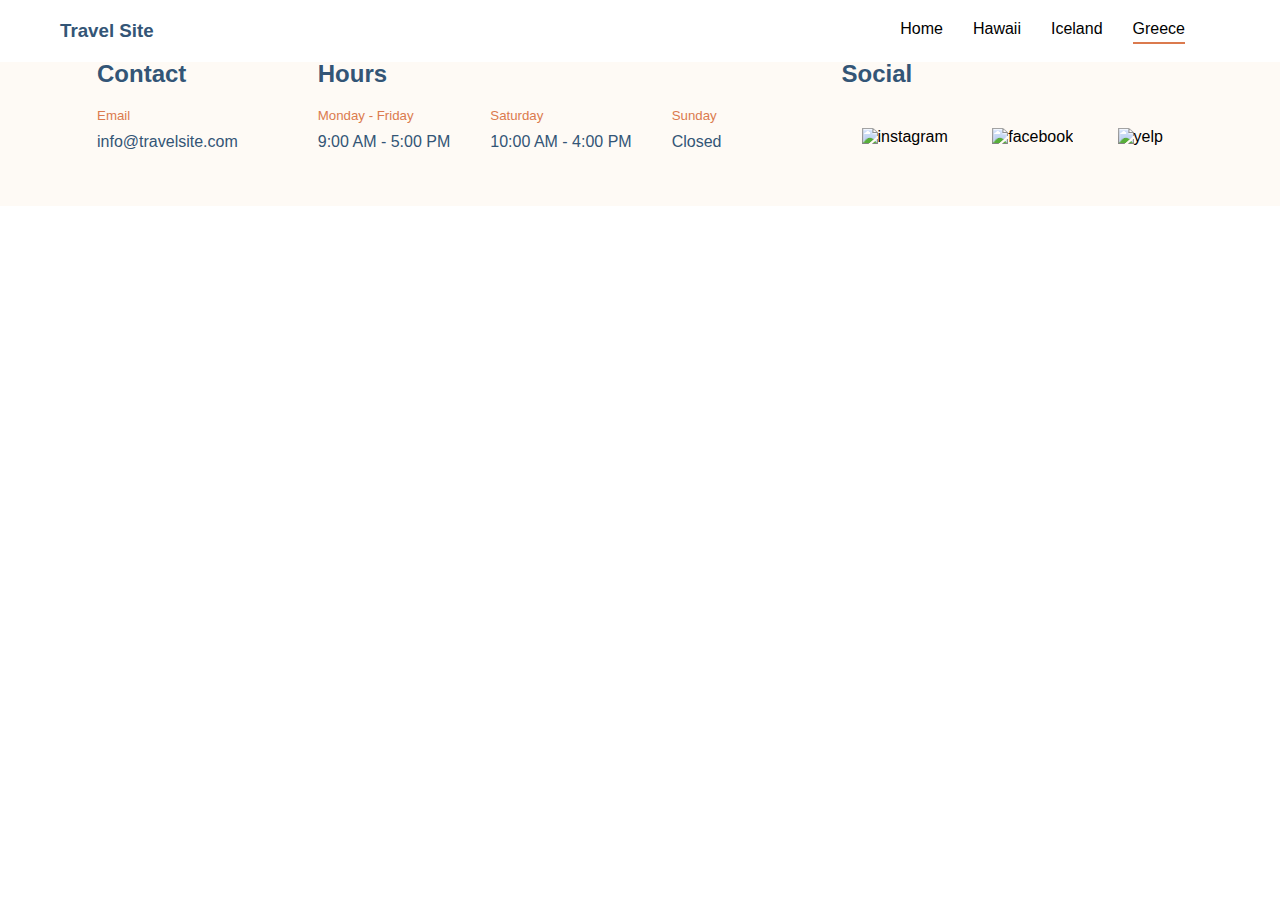
==== pages/greece.html @ f33f812e "first time submitting travelsite" ====
<!DOCTYPE html>
<html lang="en">
  <head>
    <meta charset="UTF-8" />
    <meta name="viewport" content="width=device-width, initial-scale=1.0" />
    <link rel="stylesheet" href="../css/destinations.css" />
    <link rel="stylesheet" href="../css/global.css" />

    <title>Greece</title>
  </head>
  <body>
    <!-- Header -->
    <header>
      <a href="../index.html">
        <h3>Travel Site</h3>
      </a>

      <nav>
        <ul>
          <li><a href="../index.html">Home</a></li>
          <li><a href="./hawaii.html">Hawaii</a></li>
          <li><a href="./iceland.html">Iceland</a></li>
          <li>
            <a class="header__nav--orange" href="./greece.html">Greece</a>
          </li>
        </ul>
      </nav>
    </header>

    <!--Footer -->
    <footer>
      <section class="contact">
        <h2>Contact</h2>
        <div class="contact__information">
          <h5>Email</h5>
          <p>info@travelsite.com</p>
        </div>
      </section>
      <section class="hours">
        <h2>Hours</h2>
        <div class="hours__section">
          <div>
            <h5>Monday - Friday</h5>
            <p>9:00 AM - 5:00 PM</p>
          </div>
          <div>
            <h5>Saturday</h5>
            <p>10:00 AM - 4:00 PM</p>
          </div>
          <div>
            <h5>Sunday</h5>
            <p>Closed</p>
          </div>
        </div>
      </section>
      <section class="social">
        <h2>Social</h2>
        <a href="https://www.instagram.com/">
          <img
            class="icons"
            src="./assets/Icons/icon-instagram.png"
            alt="instagram"
          />
        </a>
        <a href="https://www.facebook.com/">
          <img
            class="icons"
            src="./assets/Icons/icon-facebook.png"
            alt="facebook"
          />
        </a>
        <a href="https://twitter.com/">
          <img class="icons" src="./assets/Icons/icon-twitter.png" alt="yelp" />
        </a>
      </section>
    </footer>
  </body>
</html>
---- css/destinations.css ----
.destination {
  position: relative;
  object-fit: cover;
  overflow: hidden;
  height: 100vh;
}

.destination__backgroundimage {
  display: block;
  width: 100%;
}

.destination__title {
  color: #ffffff;
  position: absolute;
  font-size: 5rem;
  top: 9.688rem;
  left: 3.438rem;
  margin: 0;
}
.destination__Itinarary {
  display: flex;
  justify-content: space-evenly;
  position: absolute;
  top: 20.313rem;
  right: 0;
  left: 0;
  padding: 0 6.25rem;
}
---- css/global.css ----
/* Full body page */

* {
  padding: 0px;
  margin: 0px;
  font-family: Verdana, Arial, sans-serif;
}

/* All Icons */
.icons {
  height: 30px;
  margin: 20px;
}

/* Header Section  */
header {
  box-sizing: border-box;
  display: flex;
  justify-content: space-between;
  padding: 20px;
  padding-left: 40px;
  position: fixed;
  top: 0;
  width: 100%;
  background-color: #ffffff;
  z-index: 1;
}

header h3 {
  color: #335576;
  margin-left: 20px;
}

header nav {
  margin-right: 60px;
}

header ul {
  display: flex;
  list-style-type: none;
}

header li {
  padding: 0px 15px;
}

a:link {
  text-decoration: none;
  color: black;
}

a:active {
  color: black;
}

a:visited {
  color: #000000;
}

.header__nav--orange {
  border-bottom: 2px solid #db7a4e;
  padding-bottom: 5px;
}

/* Footer section */

footer {
  display: flex;
  justify-content: center;
  background-color: #fefaf5;
  width: 100%;
}

footer h2 {
  margin-top: 20px;
  margin-bottom: 20px;
  color: #335576;
}

footer h5 {
  margin-bottom: 10px;
  color: #db7a4e;
  font-weight: normal;
}

footer p {
  margin-bottom: 10px;
  color: #335576;
}

footer section {
  margin: 40px 40px;
}

.hours__section {
  display: flex;
}

.hours__section div {
  margin-right: 40px;
}
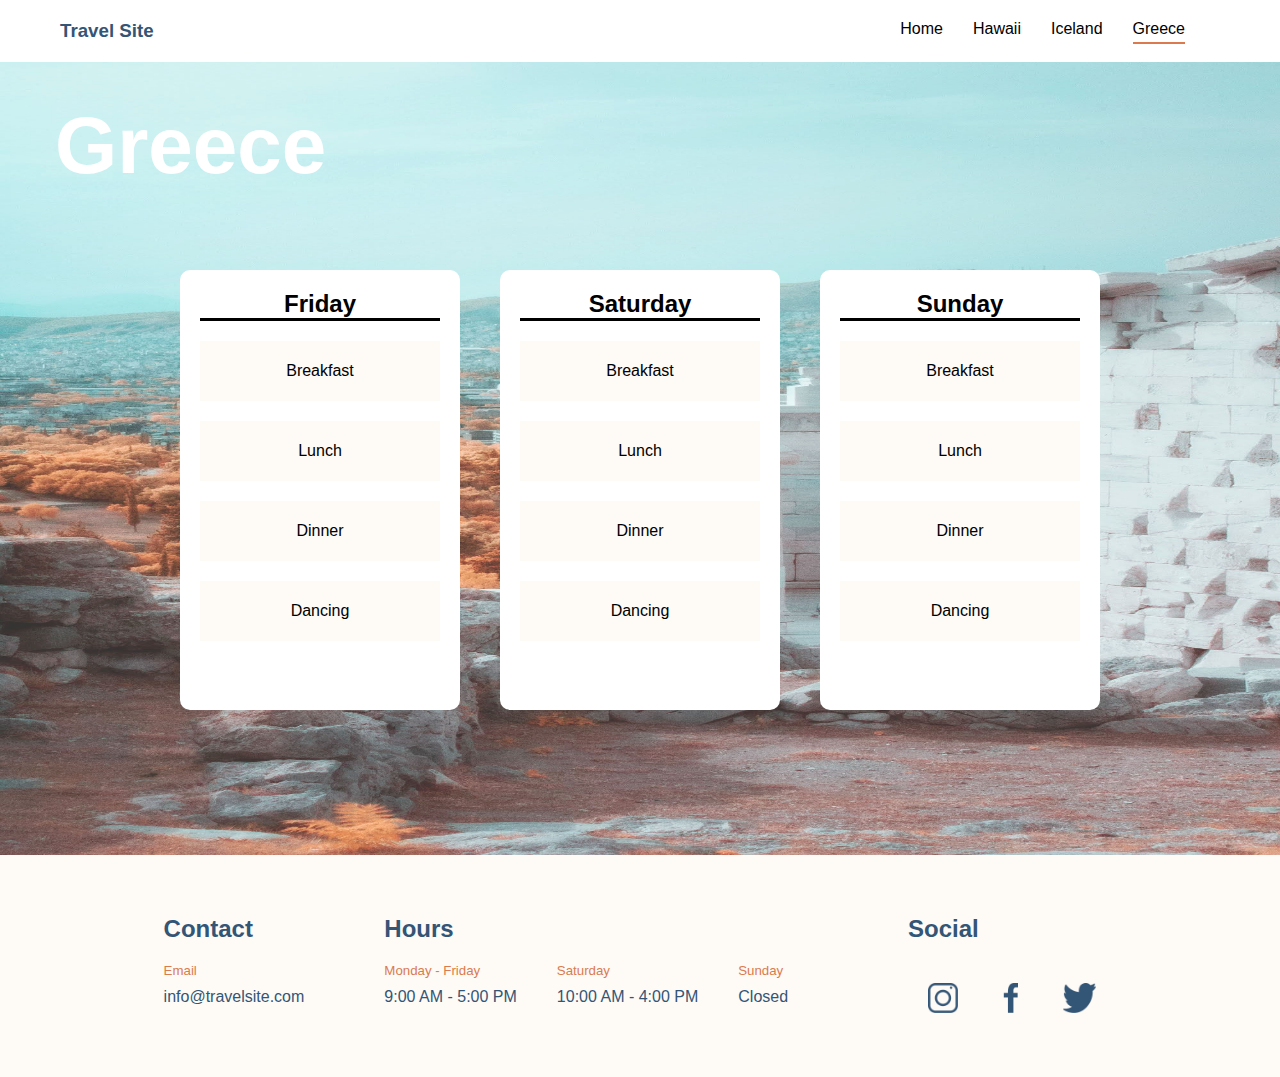
==== commit 79c62a44: "Finished Travel-site by adding destination pages" ====
--- a/pages/greece.html
+++ b/pages/greece.html
@@ -26,6 +26,39 @@
         </ul>
       </nav>
     </header>
+
+    <!--Destination section -->
+    <section class="destination">
+      <img
+        class="destination__backgroundimage"
+        src="../assets/images/greece.jpg"
+        alt=""
+      />
+      <h1 class="destination__title">Greece</h1>
+      <div class="destination__Itinarary">
+        <div class="recommendations-cards__card">
+          <h2 class="recommendations-cards__card--title">Friday</h2>
+          <p class="recommendations-cards__card--item">Breakfast</p>
+          <p class="recommendations-cards__card--item">Lunch</p>
+          <p class="recommendations-cards__card--item">Dinner</p>
+          <p class="recommendations-cards__card--item">Dancing</p>
+        </div>
+        <div class="recommendations-cards__card">
+          <h2 class="recommendations-cards__card--title">Saturday</h2>
+          <p class="recommendations-cards__card--item">Breakfast</p>
+          <p class="recommendations-cards__card--item">Lunch</p>
+          <p class="recommendations-cards__card--item">Dinner</p>
+          <p class="recommendations-cards__card--item">Dancing</p>
+        </div>
+        <div class="recommendations-cards__card">
+          <h2 class="recommendations-cards__card--title">Sunday</h2>
+          <p class="recommendations-cards__card--item">Breakfast</p>
+          <p class="recommendations-cards__card--item">Lunch</p>
+          <p class="recommendations-cards__card--item">Dinner</p>
+          <p class="recommendations-cards__card--item">Dancing</p>
+        </div>
+      </div>
+    </section>
 
     <!--Footer -->
     <footer>
@@ -58,19 +91,23 @@
         <a href="https://www.instagram.com/">
           <img
             class="icons"
-            src="./assets/Icons/icon-instagram.png"
+            src="../assets/Icons/icon-instagram.png"
             alt="instagram"
           />
         </a>
         <a href="https://www.facebook.com/">
           <img
             class="icons"
-            src="./assets/Icons/icon-facebook.png"
+            src="../assets/Icons/icon-facebook.png"
             alt="facebook"
           />
         </a>
         <a href="https://twitter.com/">
-          <img class="icons" src="./assets/Icons/icon-twitter.png" alt="yelp" />
+          <img
+            class="icons"
+            src="../assets/Icons/icon-twitter.png"
+            alt="yelp"
+          />
         </a>
       </section>
     </footer>
--- a/css/destinations.css
+++ b/css/destinations.css
@@ -2,28 +2,50 @@
   position: relative;
   object-fit: cover;
   overflow: hidden;
-  height: 100vh;
+  height: 95vh;
 }
 
 .destination__backgroundimage {
-  display: block;
   width: 100%;
+  max-height: 100%;
 }
 
 .destination__title {
   color: #ffffff;
   position: absolute;
   font-size: 5rem;
-  top: 9.688rem;
+  top: 100px;
   left: 3.438rem;
   margin: 0;
 }
 .destination__Itinarary {
   display: flex;
-  justify-content: space-evenly;
+  justify-content: center;
   position: absolute;
-  top: 20.313rem;
+  top: 15.625rem;
   right: 0;
   left: 0;
   padding: 0 6.25rem;
 }
+
+.recommendations-cards__card {
+  background-color: #ffffff;
+  border-radius: 0.625rem;
+  padding: 0.625rem;
+  margin: 1.25rem;
+  height: 26.25rem;
+  width: 16.25rem;
+  text-align: center;
+}
+
+.recommendations-cards__card--title {
+  border-bottom: 3px solid black;
+  margin: 0.625rem;
+}
+
+.recommendations-cards__card--item {
+  background-color: #fefaf5;
+  border: 1px solid #fefaf5;
+  padding: 1.25rem 2.5rem;
+  margin: 1.25rem 0.625rem;
+}
--- a/css/global.css
+++ b/css/global.css
@@ -8,8 +8,8 @@
 
 /* All Icons */
 .icons {
-  height: 30px;
-  margin: 20px;
+  height: 1.875rem;
+  margin: 1.25rem;
 }
 
 /* Header Section  */
@@ -17,8 +17,8 @@
   box-sizing: border-box;
   display: flex;
   justify-content: space-between;
-  padding: 20px;
-  padding-left: 40px;
+  padding: 1.25rem;
+  padding-left: 2.5rem;
   position: fixed;
   top: 0;
   width: 100%;
@@ -28,11 +28,11 @@
 
 header h3 {
   color: #335576;
-  margin-left: 20px;
+  margin-left: 1.25rem;
 }
 
 header nav {
-  margin-right: 60px;
+  margin-right: 3.75rem;
 }
 
 header ul {
@@ -41,7 +41,7 @@
 }
 
 header li {
-  padding: 0px 15px;
+  padding: 0px 0.9375rem;
 }
 
 a:link {
@@ -72,24 +72,24 @@
 }
 
 footer h2 {
-  margin-top: 20px;
-  margin-bottom: 20px;
+  margin-top: 1.25rem;
+  margin-bottom: 1.25rem;
   color: #335576;
 }
 
 footer h5 {
-  margin-bottom: 10px;
+  margin-bottom: 0.625rem;
   color: #db7a4e;
   font-weight: normal;
 }
 
 footer p {
-  margin-bottom: 10px;
+  margin-bottom: 0.625rem;
   color: #335576;
 }
 
 footer section {
-  margin: 40px 40px;
+  margin: 2.5rem 2.5rem;
 }
 
 .hours__section {
@@ -97,5 +97,5 @@
 }
 
 .hours__section div {
-  margin-right: 40px;
+  margin-right: 2.5rem;
 }
